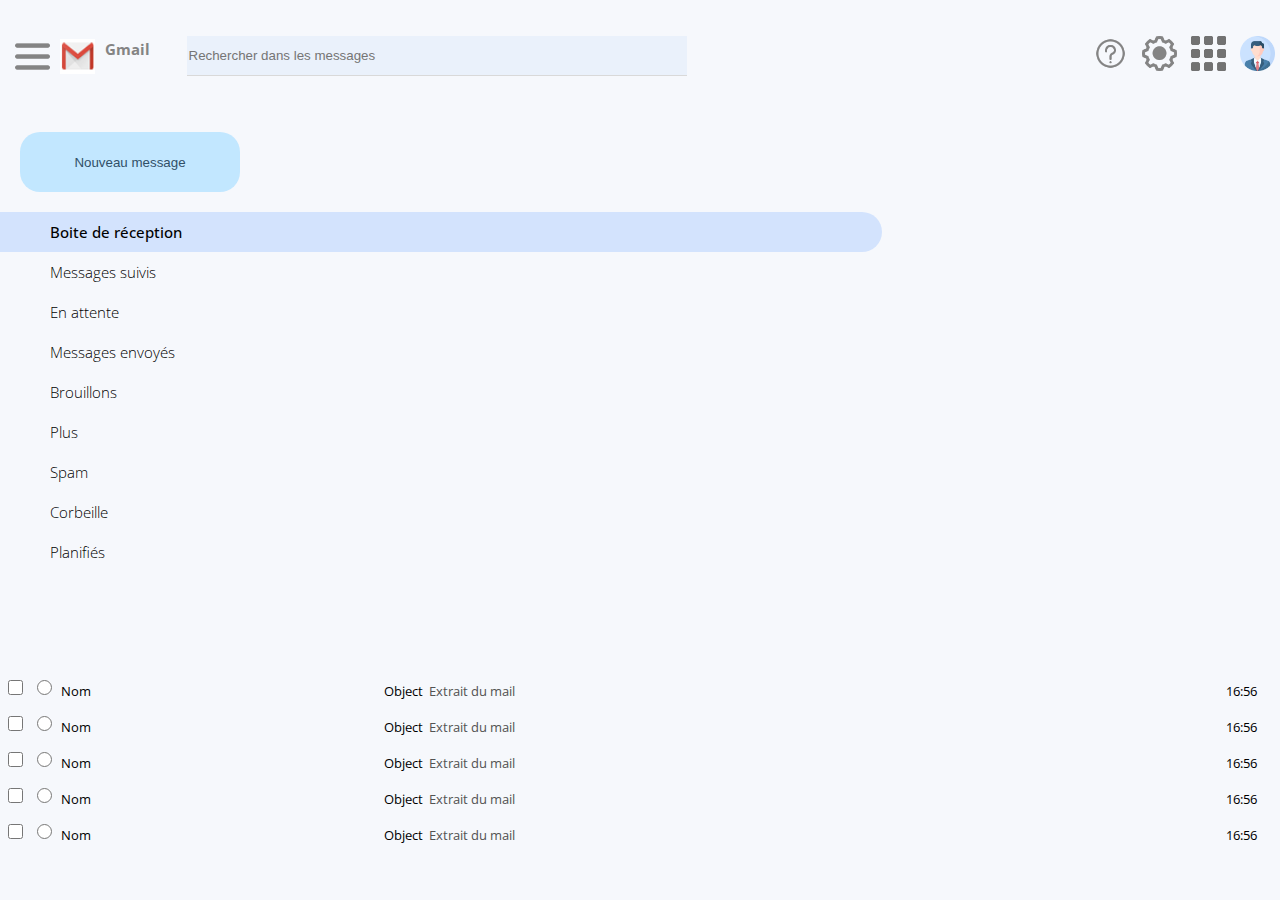
==== index.html @ d935fea6 "first commit" ====
<!DOCTYPE html>
<html lang="en">
    <head>
        <meta charset="UTF-8">
        <meta http-equiv="X-UA-Compatible" content="IE=edge">
        <meta name="viewport" content="width=device-width, initial-scale=1">
        <meta
      name="description"
      content="Mary's simple recipe for maple bacon donuts
               makes a sticky, sweet treat with just a hint
               of salt that you'll keep coming back for.">
        <title>Fake Gmail</title>
        <link rel="stylesheet" href="https://fonts.googleapis.com/css2?family=Material+Symbols+Outlined:opsz,wght,FILL,GRAD@24,400,0,0">
        <link rel="stylesheet" href="./css/style.css">
        <link rel="stylesheet" href="./css/heigth.css">
    </head>
<body>
    <section class="homepage">
      <div>
        <div class="ligne">
           
            <div class="log">
                <img src="./asset/ligne.png"  class="height2" alt="je t'aime" srcset="./asset/ligne.png">
                <img onclick="changeSection('acceuil')"  src="./asset/mail.png" class="height2" alt="je t'aime" srcset="./asset/mail.png">
                <h1 class="logog">Gmail</h1> 
            </div>
            <input class="search" type="text" placeholder="Rechercher dans les messages"  id="search">
            <div class="end">
              <img src="./asset/aide.png" class="height2" alt="je t'aime" srcset="./asset/aide.png">
              <img src="./asset/zerere.png" class="height2" alt="je t'aime" srcset="./asset/zerere.png">
              <img src="./asset/carre.png" class="height2" alt="je t'aime" srcset="./asset/carre.png">
              <img src="./asset/profil.png" class="height2" alt="je t'aime" srcset="./asset/profil.png">
            </div>
          
            
        </div>
      <div class="flex">
         
            <button aria-label="Nouveaubouton">Nouveau message</button>
           <ul>
            <li class="choose">Boite de réception</li>
            <li>Messages suivis</li>
            <li>En attente</li>
            <li>Messages envoyés</li>
            <li>Brouillons</li>
            <li>Plus</li>
            <li>Spam</li>
            <li>Corbeille</li>
            <li>Planifiés</li>
           </ul>
         </div>
         <div>
            <div class="mainhead">

            </div>
            <table class="blueTable">
                <tbody>
                <tr>
                <td class="check"><input class="checkbox" type="checkbox"  id="favoriteeeeeee"></td>
                <td class="fav"><input class="favourite" type="radio"  id="favoritee"></td>
                <td class="nombre">Nom</td>
                <td class="object">Object</td>
                <td class="lemail">Extrait du mail</td>
                <td class="timeset">16:56</td>
                </tr>
                <tr>
                <td class="check"><input class="checkbox" type="checkbox"  id="checkboxxxx"></td>
                <td class="fav"><input class="favourite" type="radio"  id="favoriteee"></td>
                <td class="nombre">Nom</td>
                <td class="object">Object</td>
                <td class="lemail">Extrait du mail</td>
                <td class="timeset">16:56</td>
                </tr>
                <tr>
                <td class="check"><input class="checkbox" type="checkbox"  id="checkboxxx"></td>
                <td class="fav"><input class="favourite" type="radio"  id="favoriteeee"></td>
                <td class="nombre">Nom</td>
                <td class="object">Object</td>
                <td class="lemail">Extrait du mail</td>
                <td class="timeset">16:56</td>
                </tr>
                <tr>
                <td class="check"><input class="checkbox" type="checkbox"  id="checkboxx"></td>
                <td class="fav"><input class="favourite" type="radio"  id="favoritel"></td>
                <td class="nombre">Nom</td>
                <td class="object">Object</td>
                <td class="lemail">Extrait du mail</td>
                <td class="timeset">16:56</td>
                </tr>
                <tr>
                <td class="check"><input class="checkbox" type="checkbox"  id="checkbox"></td>
                <td class="fav"><input class="favourite" type="radio"  id="favoritell"></td>
                <td class="nombre">Nom</td>
                <td class="object">Object</td>
                <td class="lemail">Extrait du mail</td>
                <td class="timeset">16:56</td>
                </tr>
                </tbody>
                </table>
         </div>
      </div>
    </section>
</body>
</html>
---- css/style.css ----
@import url('https://fonts.googleapis.com/css2?family=Open+Sans:wght@300;400;500&display=swap');
@font-face {
    font-family: 'Open'; /* Le nom que vous voulez donner à la police */
    src: url('../asset/OpenSans-VariableFont_wdth\,wght.ttf') format('truetype'); /* Chemin vers le fichier TrueType */
}
html{
	font-size: 62.5%;
    scroll-behavior: smooth;
    
}
body,section{
    padding: 0;
    margin: 0;
    width: auto;
    background-color: #fafafa;
    font-family: 'Open',sans-serif;
    font-size: 1.6rem;
}
section{
    height: 100vh;
    width: 80%;
    
    
}

nav{
    background-color: #fafafa;
    display: flex;
    position: fixed;
    justify-content: space-between;
    height: 6rem;
    padding: 0;
    margin: 0;
    position: relative;
    z-index: 9;

}

nav,.arrow{
    filter: drop-shadow(0px 0px 20px rgba(0, 0, 0, 0.293));
}
h1,h2,h3,h4,ul,ol,p{
	margin: 0;
	padding: 0;
	list-style: none;
	font-weight: 300;
}


.acceuil{
    background-image: url('./home-hero.jpg');
    background-position: center;
    background-size: 100%;
    padding: 10%;
    height: 55vh;
   
    opacity: 1;
}
.create{
   background-color: #fafafa;
  
}
div{
    padding: 0;
    margin: 0;
}
.error {
    background-color: #ffcccc;
}
.red{
    background-color: #dd5347;
    color: #fafafa;
}
.white{
    color: #fafafa;
}
.blue{
    color: #fafafa;
    background-color: rgb(30, 107, 207);
    width: 22rem;
}
a{
    color: inherit;
}
.button{
    text-align: center;
    line-height: 6rem;
    display: inline-block;
    height: 6rem;
    width: 18rem;
    margin: 0;
    padding: 0;
    border: none;
    background-color: #fafafa;
    filter:none;
    transition: filter 1.5s cubic-bezier(0.175, 0.885, 0.32, 1.275);
}
.button:hover{
    filter: brightness(0.8);
  
}

.buttonred{
    text-align: center;
    line-height: 6rem;
    display: inline-block;
    height: 6rem;
    width: 18rem;
    margin: 0;
    padding: 0;
    color: #fafafa;
    border: none;
    background-color: #dd5347;
    filter:none;
    transition: filter 1.5s cubic-bezier(0.175, 0.885, 0.32, 1.275);
}
.buttonred:hover{
    filter: brightness(0.8);
  
}

.buttonredarrow{
    text-align: center;
    line-height: 7rem;
    display: inline-block;
    height: 6rem;
    width: 6rem;
    margin: 0;
    border-radius: 50%;
    padding: 0;
    color: #fafafa;
    border: none;
    background-color: #dd5347;
    filter:none;
    transition: filter 1.5s cubic-bezier(0.175, 0.885, 0.32, 1.275);
}
.buttonredarrow:hover{
    filter: brightness(0.8);
  
}

button{
    text-align: center;
    line-height: 5.5rem;
    display: inline-block;
    height: 6rem;
    width: 18rem;
    margin: 0;
    padding: 0;
    color: #fafafa;
    border: none;
    background-color: #dd5347;
    filter:none;
    transition: filter 1.5s cubic-bezier(0.175, 0.885, 0.32, 1.275);
}
button:hover{
    filter: brightness(0.8);
  
}


.logo{
 display: flex;
 align-items: center;
 margin-left: 1rem;
}
.log{
    display: flex;
   
    margin-left: 1rem;
   }

.log img{
    margin: 0 .5rem;
}

h1{
    font-size: 5rem;
}
h2{
    font-size: 3rem;
}
h3{
    font-size: 1.5rem;
}
.arrow{
    background-color: #dd5347;
    width: 6rem;
    border-radius: 100%;

}

.change{
    display: flex;
    justify-content: end;
    width: 100%;
    position: absolute;
    z-index: 2;
    top: 67rem;
    left: -1rem;
}
.mainbutton{
    margin-top: 1.5rem;
}
.logog{
    color: rgb(132, 132, 132);
    font-weight: 700;
    margin-left: .5rem;
    font-size: 1.5rem;
}

.create{
    width: 100%;
    opacity: 1;
    
}


.trlogin{
    width: 100%;
    position: absolute;
    z-index: -1;
    top: 5rem;
    height: 93vh;
}
.homepage{
   
    width: 100%;
    position: absolute;
    z-index: 25;
    top: 0;
    height: 100vh;
}
.createaccount{
    border: solid .1rem rgb(200, 200, 200);
    margin:0% 20% ;
    height: 45rem;
    margin-top: 3rem;
}
.loginaccount{
    border: solid .1rem rgb(200, 200, 200);
    margin:0% 20% ;
    height: 30rem;
    margin-top: 18rem;
}
.down{
    padding-top: 3rem;
}
.formulaire{
    
   display: block;
    margin-left: 2%;
}
label{
    font-size: 1.5rem;
   display: block;
}
input{
    border: none;
    box-sizing: border-box;
    height: 4rem;
    width: 97%;
    background-color: white;
    margin-bottom: 1rem;
    border-bottom: .1rem solid #D9D9D9;
}

input:focus {
    border: none;
    outline: none;
    background-color: rgb(249, 255, 127); 
    box-sizing: border-box;
    border-bottom: .1rem solid rgb(213, 218, 110);
}
.plus{
    background-color: #fafafa;
    position: relative;
    top: -5.1rem;
    left: 6rem;
    width: 26rem;
    text-align: center;
}


.plus2{
    background-color: #fafafa;
    position: relative;
    top: -2.1rem;
    left: 6rem;
    width: 50rem;
    text-align: center;
}
.buttonform{
    margin-top: 1rem;
    width: auto;
    text-align: center;
    }
    .greenred{
       
        width: auto;
        height: 3rem;
        line-height: 3rem;
        text-align: center;
        margin: 0 35%;
        }
    
   
    .create h2{
        
        margin-top: 3rem;
        margin-bottom: 1rem;
    }
    .create h3{
        
        margin: 0 30%;
    }

    .login{
        background-color: #fafafa;
        width: 100%;
        position: absolute;
        height: 93vh;
        z-index: -1;
        top: 5rem;
    }

   .ted{
    position: relative;
    top: 8rem;
   }

   .gmail{
    font-size: 1.5rem;
    font-weight: 500;
  
    position: relative;
   
    top: 2.6rem;
    left: 7rem;

   }

   .error-message{
    color: #dd5347;
   }

   .main{
    background-color: #fafafa;
    z-index: 0;
    width: 100%;
    top: 0;
    height: 75rem;

   }
.ligne{
    display: flex;
    justify-content: space-between;
    align-items: center;
   
  height: 7em;
}
.search{
    width: 50rem;
   margin-right: 36.5rem;
   margin-top: 1rem;
   background-color: #EAF1FB;
}
.flex{
 
}
.flex div{
    display: inline-block;
}
.flex div:first-child{
    width: 30rem;
    

}
.flex div:last-child{
    background-color: rgb(255, 255, 255);
    border-radius: 2rem;
    width: 119rem;
    vertical-align: top;
    height: 65rem;
}
.end img{
    margin: 0 .5rem;
}
.homepage{
    background-color: #F6F8FC;
}
.homepage li{
    list-style: none;
    font-size: 1.5rem;
    height: 4rem;
    vertical-align: center;
    border-radius: 0px 200px 200px 0px;
    width: 65%;
    display: flex;
    align-items: center;
    
    padding-left: 5rem;
}
.choose{
    background-color: #D3E3FD;
    font-weight: 500;
}

.homepage button{
    background-color: #C2E7FF;
    color: #315068;
    width: 22rem;
    border-radius: 2rem;
    margin: 2rem 2rem;
}
table.blueTable {
    background-color: #EEEEEE;
    width: 100%;
    text-align: left;
  }
  table{
    border: none;
  }
  
element.style {
}
table.blueTable tr {
    background: #F6F8FC;
    border: none;
}
tr {
    display: table-row;
    vertical-align: inherit;
    border-color: inherit;
}
table.blueTable{
    background: #F6F8FC;
    border-spacing: none;
}

.nombre{
    text-align: left;
}
.object{
    text-align: right;
    width: 5%;
}
.lemail{
    color: #535353;
}
  table.blueTable td, table.blueTable th {
    padding: 3px 2px;
  }
  table.blueTable tbody td {
    font-size: 13px;
  }
  table.blueTable tr{
    background: #F6F8FC; border: none;
  }
  table.blueTable tfoot td {
    font-size: 14px;
  }

  table.blueTable tfoot .links a{
    display: inline-block;
    background: #1C6EA4;
    border: none;
    color: #FFFFFF;
    padding: 2px 8px;
    border-radius: 5px;
  }
  .check, .fav{
    width: 1%;
  }
  .checkbox{
    height: 1.5rem;
    width: 1.5rem;
  }
  .favourite{
    height: 1.5rem;
    width: 1.5rem;
  }
  .mainhead{
    height: 10rem;
  }

  .timeset{
    width: 5rem;
  }
---- css/heigth.css ----
.height{
    height: 40px;
    width: 45px;
}

.height2{
    height:35px; width:35px;
}
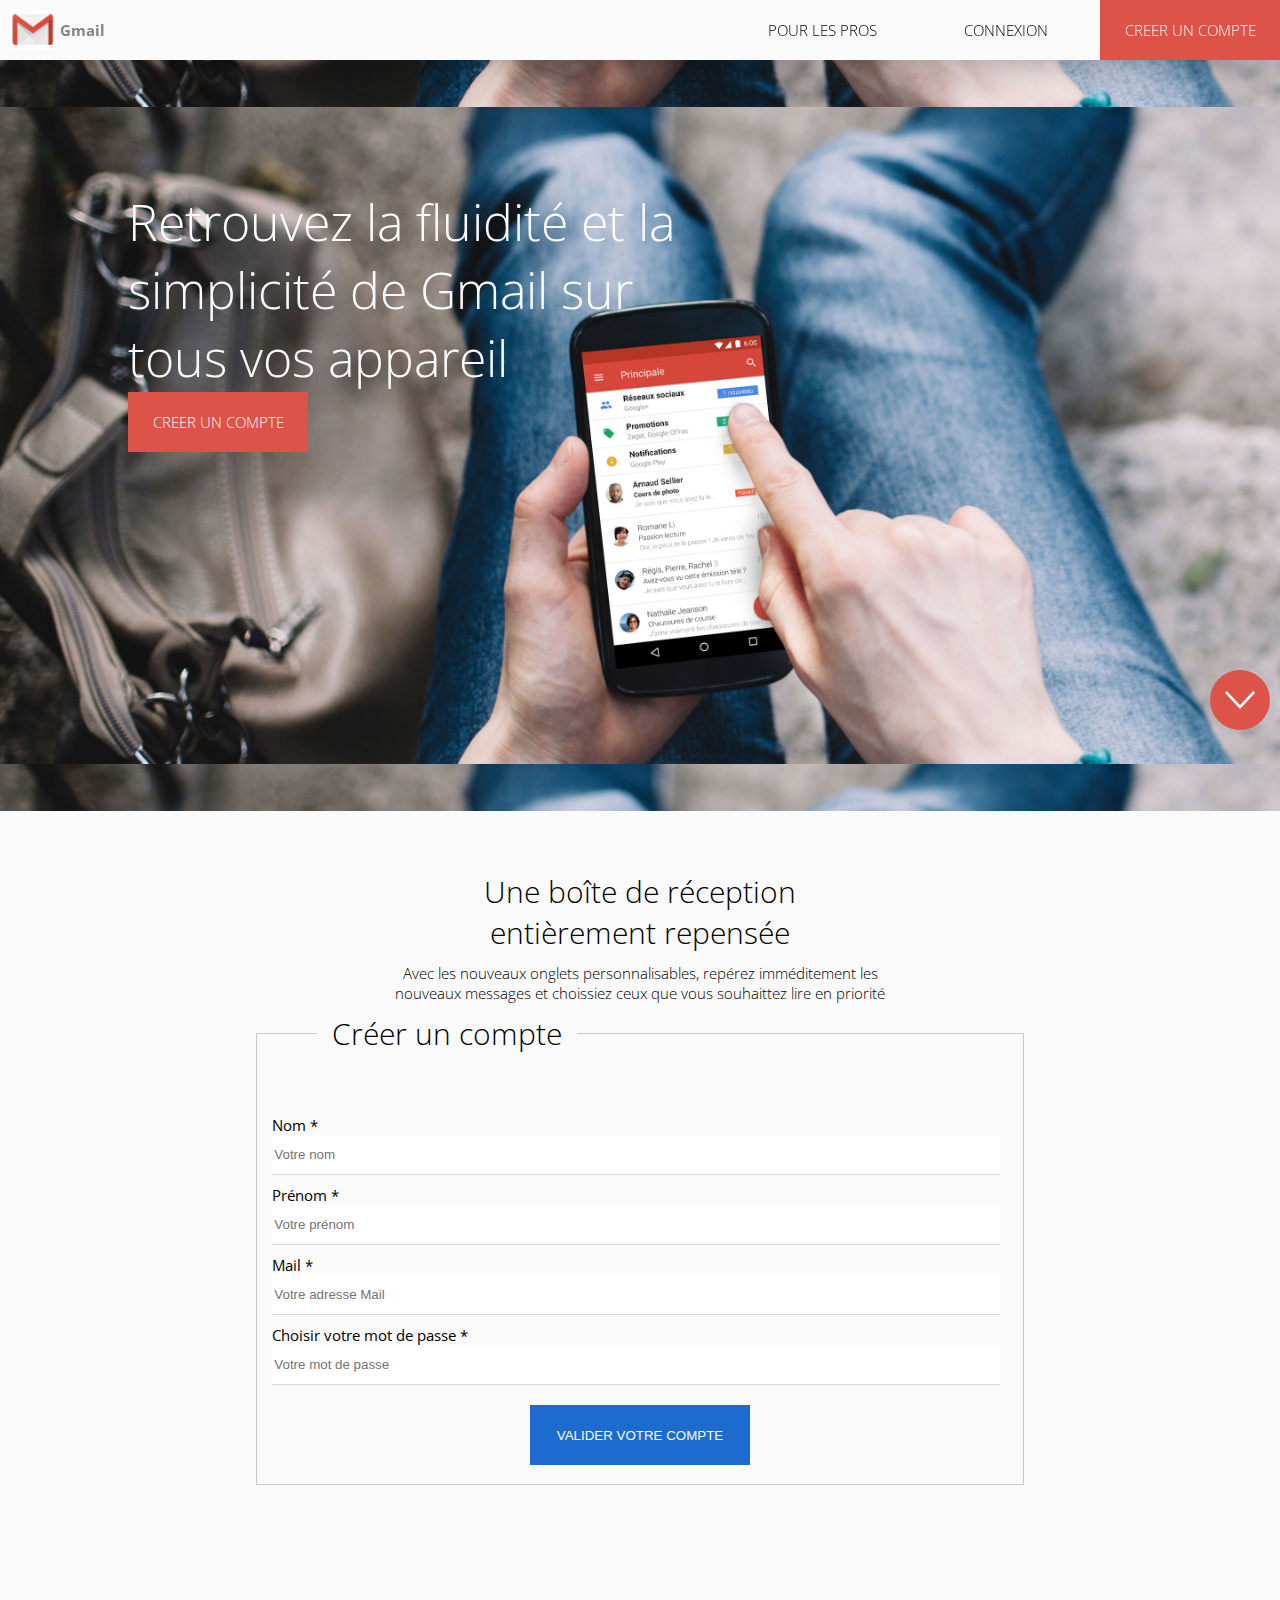
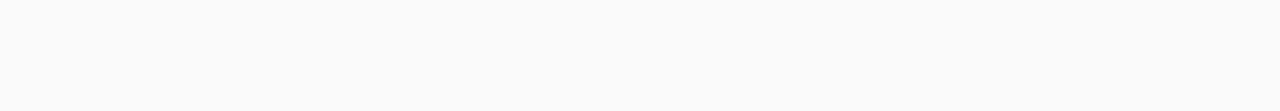
==== commit 396d28d7: "index" ====
--- a/index.html
+++ b/index.html
@@ -1,104 +1,67 @@
 <!DOCTYPE html>
 <html lang="en">
-    <head>
-        <meta charset="UTF-8">
-        <meta http-equiv="X-UA-Compatible" content="IE=edge">
-        <meta name="viewport" content="width=device-width, initial-scale=1">
-        <meta
-      name="description"
-      content="Mary's simple recipe for maple bacon donuts
-               makes a sticky, sweet treat with just a hint
-               of salt that you'll keep coming back for.">
-        <title>Fake Gmail</title>
-        <link rel="stylesheet" href="https://fonts.googleapis.com/css2?family=Material+Symbols+Outlined:opsz,wght,FILL,GRAD@24,400,0,0">
-        <link rel="stylesheet" href="./css/style.css">
-        <link rel="stylesheet" href="./css/heigth.css">
-    </head>
+<head>
+    <meta charset="UTF-8">
+    <meta http-equiv="X-UA-Compatible" content="IE=edge">
+    <meta name="viewport" content="width=device-width, initial-scale=1">
+    <meta
+  name="description"
+  content="Mary's simple recipe for maple bacon donuts
+           makes a sticky, sweet treat with just a hint
+           of salt that you'll keep coming back for.">
+    <title>Fake Gmail</title>
+	<link rel="stylesheet" href="https://fonts.googleapis.com/css2?family=Material+Symbols+Outlined:opsz,wght,FILL,GRAD@24,400,0,0">
+    <link rel="stylesheet" href="./css/style.css">
+    <link rel="stylesheet" href="./css/heigth.css">
+</head>
 <body>
-    <section class="homepage">
-      <div>
-        <div class="ligne">
-           
-            <div class="log">
-                <img src="./asset/ligne.png"  class="height2" alt="je t'aime" srcset="./asset/ligne.png">
-                <img onclick="changeSection('acceuil')"  src="./asset/mail.png" class="height2" alt="je t'aime" srcset="./asset/mail.png">
-                <h1 class="logog">Gmail</h1> 
-            </div>
-            <input class="search" type="text" placeholder="Rechercher dans les messages"  id="search">
-            <div class="end">
-              <img src="./asset/aide.png" class="height2" alt="je t'aime" srcset="./asset/aide.png">
-              <img src="./asset/zerere.png" class="height2" alt="je t'aime" srcset="./asset/zerere.png">
-              <img src="./asset/carre.png" class="height2" alt="je t'aime" srcset="./asset/carre.png">
-              <img src="./asset/profil.png" class="height2" alt="je t'aime" srcset="./asset/profil.png">
-            </div>
-          
+    <header>
+        <div class="change">
+            <a  id="link" accesskey="h" aria-label="Read more about Seminole tax hike" href="#create"><div class="buttonredarrow"><img src="./asset/arrow.png" alt="je t'aime" srcset="./asset/arrow.png"></div></a>
+        </div>
+    </header>
+<nav>
+    <div  class="logo">
+        <img  src="./asset/mail.png" class="height" alt="je t'aime" srcset="./asset/mail.png">
+        <h1 class="logog">Gmail</h1>
+    </div>
+    <div>
+        <a  href="./static.html"  rel="noopener noreferrer"><h3 class="button">POUR LES PROS</h3></a>
+        <a  href="./connexion.html"  rel="noopener noreferrer"><h3 class="button">CONNEXION</h3></a>
+        <a  id="linkk" accesskey="h" aria-label="Read more about Seminole tax hike" href="#create"><h3 class="buttonred">CREER UN COMPTE</h3></a>
+    </div>
+</nav>
+<section class="acceuil">
+    <h1 class="white">Retrouvez la fluidité et la <br> simplicité de Gmail sur <br>tous vos appareil</h1>
+    <a  id="linkkk" accesskey="h" aria-label="Read more about Seminole tax hike" href="#create"><h3 class="buttonred">CREER UN COMPTE</h3></a>  
+</section>
+<section class="create" id="create">
+  <div class="down">
+    <h2 style=" text-align: center;">Une boîte de réception <br> entièrement repensée</h2>
+    <h3 style=" text-align: center;">Avec les nouveaux onglets personnalisables, repérez imméditement les nouveaux messages et choissiez ceux que vous souhaittez lire en priorité</h3>
+
+    <form class="createaccount" action="./include/createaccount.inc.php" method="post">
+        <h2 class="plus">Créer un compte</h2>
+        <div class="formulaire">
+            <label id="name">Nom *</label>
+            <input type="text" placeholder="Votre nom" required name="nom" id="nom">
+            <label id="prenomlb">Prénom *</label>
+            <input type="text" placeholder="Votre prénom" required name="prenom" id="prenom">
+            <label id="maillb">Mail * </label>
+            <input type="email" placeholder="Votre adresse Mail" required name="mail" id="mail2">
+            <label id="passwordlb">Choisir votre mot de passe *</label>
+            <input type="password" placeholder="Votre mot de passe" required name="password" id="password">
+            <span id="passwordError" class="error-message"></span>
             
         </div>
-      <div class="flex">
-         
-            <button aria-label="Nouveaubouton">Nouveau message</button>
-           <ul>
-            <li class="choose">Boite de réception</li>
-            <li>Messages suivis</li>
-            <li>En attente</li>
-            <li>Messages envoyés</li>
-            <li>Brouillons</li>
-            <li>Plus</li>
-            <li>Spam</li>
-            <li>Corbeille</li>
-            <li>Planifiés</li>
-           </ul>
-         </div>
-         <div>
-            <div class="mainhead">
+        <div class="buttonform">
+            <button class="blue" name="valider le compte" accesskey="d" aria-label="Valider votre compte"  type="button" >VALIDER VOTRE COMPTE</button>
+        </div>
+    </form>
+  </div>
+       
+</section>
+<script src="./js/app.js"></script>
+</body>
 
-            </div>
-            <table class="blueTable">
-                <tbody>
-                <tr>
-                <td class="check"><input class="checkbox" type="checkbox"  id="favoriteeeeeee"></td>
-                <td class="fav"><input class="favourite" type="radio"  id="favoritee"></td>
-                <td class="nombre">Nom</td>
-                <td class="object">Object</td>
-                <td class="lemail">Extrait du mail</td>
-                <td class="timeset">16:56</td>
-                </tr>
-                <tr>
-                <td class="check"><input class="checkbox" type="checkbox"  id="checkboxxxx"></td>
-                <td class="fav"><input class="favourite" type="radio"  id="favoriteee"></td>
-                <td class="nombre">Nom</td>
-                <td class="object">Object</td>
-                <td class="lemail">Extrait du mail</td>
-                <td class="timeset">16:56</td>
-                </tr>
-                <tr>
-                <td class="check"><input class="checkbox" type="checkbox"  id="checkboxxx"></td>
-                <td class="fav"><input class="favourite" type="radio"  id="favoriteeee"></td>
-                <td class="nombre">Nom</td>
-                <td class="object">Object</td>
-                <td class="lemail">Extrait du mail</td>
-                <td class="timeset">16:56</td>
-                </tr>
-                <tr>
-                <td class="check"><input class="checkbox" type="checkbox"  id="checkboxx"></td>
-                <td class="fav"><input class="favourite" type="radio"  id="favoritel"></td>
-                <td class="nombre">Nom</td>
-                <td class="object">Object</td>
-                <td class="lemail">Extrait du mail</td>
-                <td class="timeset">16:56</td>
-                </tr>
-                <tr>
-                <td class="check"><input class="checkbox" type="checkbox"  id="checkbox"></td>
-                <td class="fav"><input class="favourite" type="radio"  id="favoritell"></td>
-                <td class="nombre">Nom</td>
-                <td class="object">Object</td>
-                <td class="lemail">Extrait du mail</td>
-                <td class="timeset">16:56</td>
-                </tr>
-                </tbody>
-                </table>
-         </div>
-      </div>
-    </section>
-</body>
-</html>+</html>
